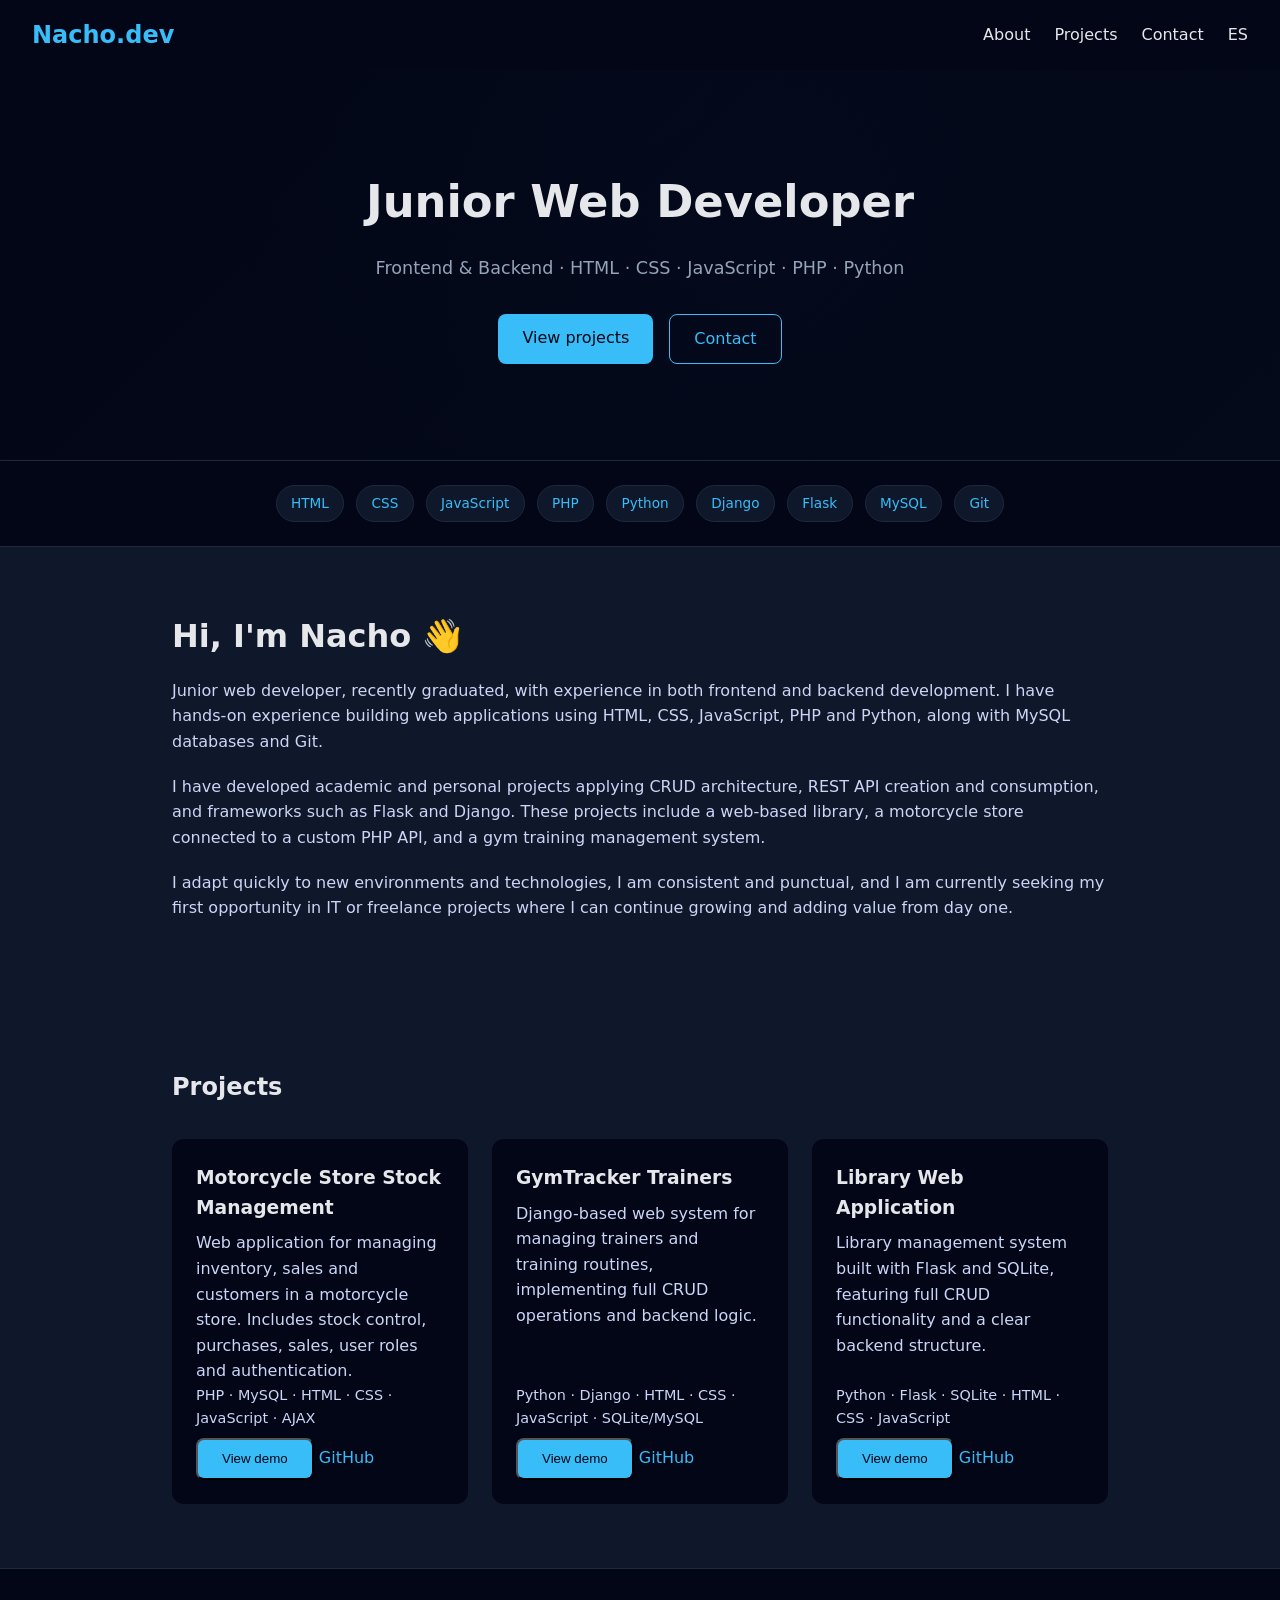
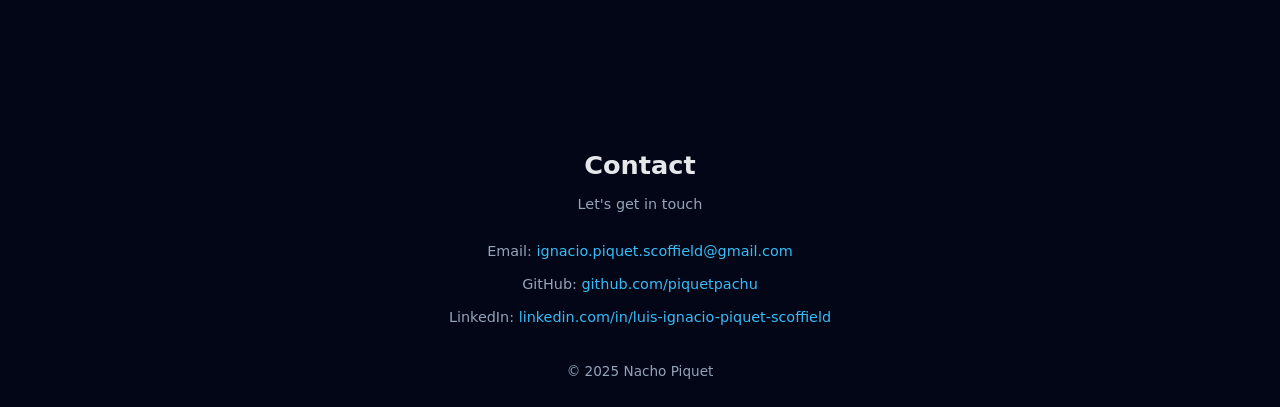
==== index-en.html @ db4e9706 "inicio" ====
<!DOCTYPE html>
<html lang="en">
<head>
  <meta charset="UTF-8">
  <meta name="viewport" content="width=device-width, initial-scale=1.0">
  <title>Portfolio | Nacho Piquet</title>
  <link rel="stylesheet" href="css/styles.css">
</head>

<body>

  <!-- HEADER -->
  <header class="header">
    <nav class="nav">
      <h1 class="logo">Nacho.dev</h1>
      <ul class="nav-links">
        <li><a href="#about">About</a></li>
        <li><a href="#projects">Projects</a></li>
        <li><a href="#contact">Contact</a></li>
        <li><a href="index.html">ES</a></li>
      </ul>
    </nav>
  </header>

  <!-- MAIN -->
  <main>

    <!-- HERO -->
    <section class="hero">
      <div class="hero-content">
        <h2>Junior Web Developer</h2>
        <p>Frontend & Backend · HTML · CSS · JavaScript · PHP · Python</p>

        <div class="hero-buttons">
          <a href="#projects" class="btn primary">View projects</a>
          <a href="#contact" class="btn secondary">Contact</a>
        </div>
      </div>
    </section>

    <!-- STACK -->
    <section class="stack-section">
      <ul class="stack-list">
        <li>HTML</li>
        <li>CSS</li>
        <li>JavaScript</li>
        <li>PHP</li>
        <li>Python</li>
        <li>Django</li>
        <li>Flask</li>
        <li>MySQL</li>
        <li>Git</li>
      </ul>
    </section>

    <!-- ABOUT -->
    <section id="about" class="section about">
      <h2>Hi, I'm Nacho 👋</h2>

      <p>
        Junior web developer, recently graduated, with experience in both frontend
        and backend development. I have hands-on experience building web applications
        using HTML, CSS, JavaScript, PHP and Python, along with MySQL databases and Git.
      </p>

      <p>
        I have developed academic and personal projects applying CRUD architecture,
        REST API creation and consumption, and frameworks such as Flask and Django.
        These projects include a web-based library, a motorcycle store connected to
        a custom PHP API, and a gym training management system.
      </p>

      <p>
        I adapt quickly to new environments and technologies, I am consistent and punctual,
        and I am currently seeking my first opportunity in IT or freelance projects where
        I can continue growing and adding value from day one.
      </p>
    </section>

    <!-- PROJECTS -->
    <section id="projects" class="section projects">
      <h2>Projects</h2>

      <div class="project-grid">

        <!-- PROJECT 1 -->
        <article class="project-card">
          <h3>Motorcycle Store Stock Management</h3>
          <p>
            Web application for managing inventory, sales and customers in a motorcycle store.
            Includes stock control, purchases, sales, user roles and authentication.
          </p>

          <p class="stack">
            PHP · MySQL · HTML · CSS · JavaScript · AJAX
          </p>

          <div class="links">
            <button
              class="btn primary"
              onclick="openModal(
                'Motorcycle Store Stock Management',
                'PHP · MySQL · JavaScript · AJAX',
                'videos/>Gestion-tienda-motos.mp4'
              )"
            >
              View demo
            </button>

            <a href="https://github.com/piquetpachu/Gestion-stock-tienda-motos" target="_blank">
              GitHub
            </a>
          </div>
        </article>

        <!-- PROJECT 2 -->
        <article class="project-card">
          <h3>GymTracker Trainers</h3>
          <p>
            Django-based web system for managing trainers and training routines,
            implementing full CRUD operations and backend logic.
          </p>

          <p class="stack">
            Python · Django · HTML · CSS · JavaScript · SQLite/MySQL
          </p>

          <div class="links">
            <button
              class="btn primary"
              onclick="openModal(
                'GymTracker Trainers',
                'Python · Django · SQLite/MySQL',
                'videos/Gymtracker.mp4'
              )"
            >
              View demo
            </button>

            <a href="https://github.com/piquetpachu/GymTrackerEntrenadores" target="_blank">
              GitHub
            </a>
          </div>
        </article>

        <!-- PROJECT 3 -->
        <article class="project-card">
          <h3>Library Web Application</h3>
          <p>
            Library management system built with Flask and SQLite,
            featuring full CRUD functionality and a clear backend structure.
          </p>

          <p class="stack">
            Python · Flask · SQLite · HTML · CSS · JavaScript
          </p>

          <div class="links">
            <button
              class="btn primary"
              onclick="openModal(
                'Library Web Application',
                'Python · Flask · SQLite',
                'videos/libroteca.mp4'
              )"
            >
              View demo
            </button>

            <a href="https://github.com/piquetpachu/Libreria-flask-sqlite3" target="_blank">
              GitHub
            </a>
          </div>
        </article>

      </div>
    </section>



<!-- FOOTER -->
<footer class="footer">
    
    <section id="contact" class="section contact"></section>
  <div class="footer-content">
    <h2>Contact</h2>
    <p>Let's get in touch</p>

    <ul class="footer-links">
      <li>
        Email:
        <a href="mailto:ignacio.piquet.scoffield@gmail.com">
          ignacio.piquet.scoffield@gmail.com
        </a>
      </li>
      <li>
        GitHub:
        <a href="https://github.com/piquetpachu" target="_blank" rel="noopener noreferrer">
          github.com/piquetpachu
        </a>
      </li>
      <li>
        LinkedIn:
        <a href="https://www.linkedin.com/in/luis-ignacio-piquet-scoffield-210aa034a/"
           target="_blank" rel="noopener noreferrer">
          linkedin.com/in/luis-ignacio-piquet-scoffield
        </a>
      </li>
    </ul>
  </div>

  <p class="footer-copy">© 2025 Nacho Piquet</p>

</footer>

  <!-- MODAL DEMO -->
  <div id="demoModal" class="modal">
    <div class="modal-content">
      <button class="modal-close" onclick="closeModal()">×</button>

      <h3 id="modalTitle"></h3>
      <p id="modalTech" class="modal-tech"></p>

      <video id="modalVideo" controls autoplay muted></video>
    </div>
  </div>

  <!-- JS -->
  <script src="main.js"></script>

</body>
</html>
---- css/styles.css ----
/* RESET */
* {
  margin: 0;
  padding: 0;
  box-sizing: border-box;
}

/* BASE */
body {
  font-family: system-ui, sans-serif;
  background-color: #0f172a;
  color: #e5e7eb;
  line-height: 1.6;
}

/* HEADER */
.header {
  background: #020617;
  padding: 1rem 2rem;
  position: sticky;
  top: 0;
  z-index: 50; /* CLAVE */
}

.nav {
  display: flex;
  justify-content: space-between;
  align-items: center;
}

.logo {
  color: #38bdf8;
  font-size: 1.5rem;
}

.nav-links {
  list-style: none;
  display: flex;
  gap: 1.5rem;
}

.nav-links a {
  color: #e5e7eb;
  text-decoration: none;
  transition: color 0.2s ease;
}

.nav-links a:hover {
  color: #38bdf8;
}

/* HERO */
.hero {
  background: linear-gradient(135deg, #020617, #020617cc),
              radial-gradient(circle at top, #38bdf822, transparent 60%);
  padding: 6rem 2rem;
  text-align: center;
}

.hero-content {
  max-width: 800px;
  margin: auto;
}

.hero h2 {
  font-size: 2.8rem;
  margin-bottom: 1rem;
}

.hero p {
  color: #94a3b8;
  font-size: 1.1rem;
  margin-bottom: 2rem;
}

.hero-buttons {
  display: flex;
  justify-content: center;
  gap: 1rem;
}

/* BOTONES */
.btn {
  padding: 0.7rem 1.5rem;
  border-radius: 8px;
  text-decoration: none;
  font-weight: 500;
  transition: all 0.3s ease;
}

.btn.primary {
  background: #38bdf8;
  color: #020617;
}

.btn.primary:hover {
  background: #0ea5e9;
}

.btn.secondary {
  border: 1px solid #38bdf8;
  color: #38bdf8;
}

.btn.secondary:hover {
  background: #38bdf8;
  color: #020617;
}

/* STACK SECTION */
.stack-section {
  background: #020617;
  padding: 1.5rem 2rem;
  border-top: 1px solid #1e293b;
  border-bottom: 1px solid #1e293b;
}

.stack-list {
  max-width: 1000px;
  margin: auto;
  display: flex;
  flex-wrap: wrap;
  justify-content: center;
  gap: 0.75rem;
  list-style: none;
}

.stack-list li {
  padding: 0.4rem 0.9rem;
  border-radius: 999px;
  font-size: 0.85rem;
  background: #0f172a;
  color: #38bdf8;
  border: 1px solid #1e293b;
}

/* SECTIONS */
.section {
  padding: 4rem 2rem;
  max-width: 1000px;
  margin: auto;
}

.about h2 {
  font-size: 2rem;
  margin-bottom: 1rem;
}

.about p {
  margin-bottom: 1.2rem;
  color: #cbd5f5;
}

/* PROJECTS */
.projects {
  overflow: visible;
}

.projects h2 {
  margin-bottom: 2rem;
}

.project-grid {
  display: grid;
  grid-template-columns: repeat(auto-fit, minmax(260px, 1fr));
  gap: 1.5rem;
  overflow: visible;
}

/* PROJECT CARD */
.project-card {
  background: #020617;
  padding: 1.5rem;
  border-radius: 12px;
  display: flex;
  flex-direction: column;

  position: relative;
  z-index: 1;

  transition: transform 0.3s ease, box-shadow 0.3s ease;
}

.project-card h3 {
  margin-bottom: 0.5rem;
}

.project-card p {
  color: #cbd5f5;
}

.project-card:hover {
  transform: scale(1.02); /* MEJOR que translateY */
  box-shadow: 0 20px 40px rgba(0, 0, 0, 0.6);
  z-index: 10;
}

/* STACK + LINK alineados */
.stack {
  color: #94a3b8;
  font-size: 0.9rem;
  margin-top: auto;
}

.links {
  margin-top: 0.5rem;
}

.links a {
  color: #38bdf8;
  text-decoration: none;
  font-weight: 500;
}

/* CONTACT */
.contact ul {
  list-style: none;
  margin-top: 1rem;
}

/* FOOTER */
.footer {
  text-align: center;
  padding: 2rem;
  background: #020617;
  color: #94a3b8;
  border-top: 1px solid #1e293b;
  font-size: 0.9rem;
}
/* MODAL */
.modal {
  position: fixed;
  inset: 0;
  background: rgba(2, 6, 23, 0.85);
  display: none;
  align-items: center;
  justify-content: center;
  z-index: 100;
  padding: 1rem;
}

.modal.active {
  display: flex;
}

.modal-content {
  background: #020617;
  border-radius: 14px;
  max-width: 800px;
  width: 100%;
  padding: 1.5rem;
  position: relative;
  box-shadow: 0 30px 60px rgba(0, 0, 0, 0.7);
}

.modal-content h3 {
  margin-bottom: 0.3rem;
}

.modal-tech {
  color: #38bdf8;
  font-size: 0.9rem;
  margin-bottom: 1rem;
}

.modal video {
  width: 100%;
  border-radius: 10px;
  background: black;
}

.modal-close {
  position: absolute;
  top: 12px;
  right: 16px;
  background: none;
  border: none;
  color: #e5e7eb;
  font-size: 1.8rem;
  cursor: pointer;
}
/* FOOTER */
.footer {
  background: #020617;
  border-top: 1px solid #1e293b;
  padding: 3rem 2rem 1.5rem;
  text-align: center;
}

.footer-content {
  max-width: 800px;
  margin: auto;
}

.footer h2 {
  font-size: 1.6rem;
  margin-bottom: 0.5rem;
  color: #e5e7eb;
}

.footer p {
  color: #94a3b8;
}

.footer-links {
  list-style: none;
  margin-top: 1.5rem;
  display: flex;
  flex-direction: column;
  gap: 0.6rem;
}

.footer-links a {
  color: #38bdf8;
  text-decoration: none;
  font-weight: 500;
}

.footer-links a:hover {
  text-decoration: underline;
}

.footer-copy {
  margin-top: 2rem;
  font-size: 0.85rem;
  color: #64748b;
}
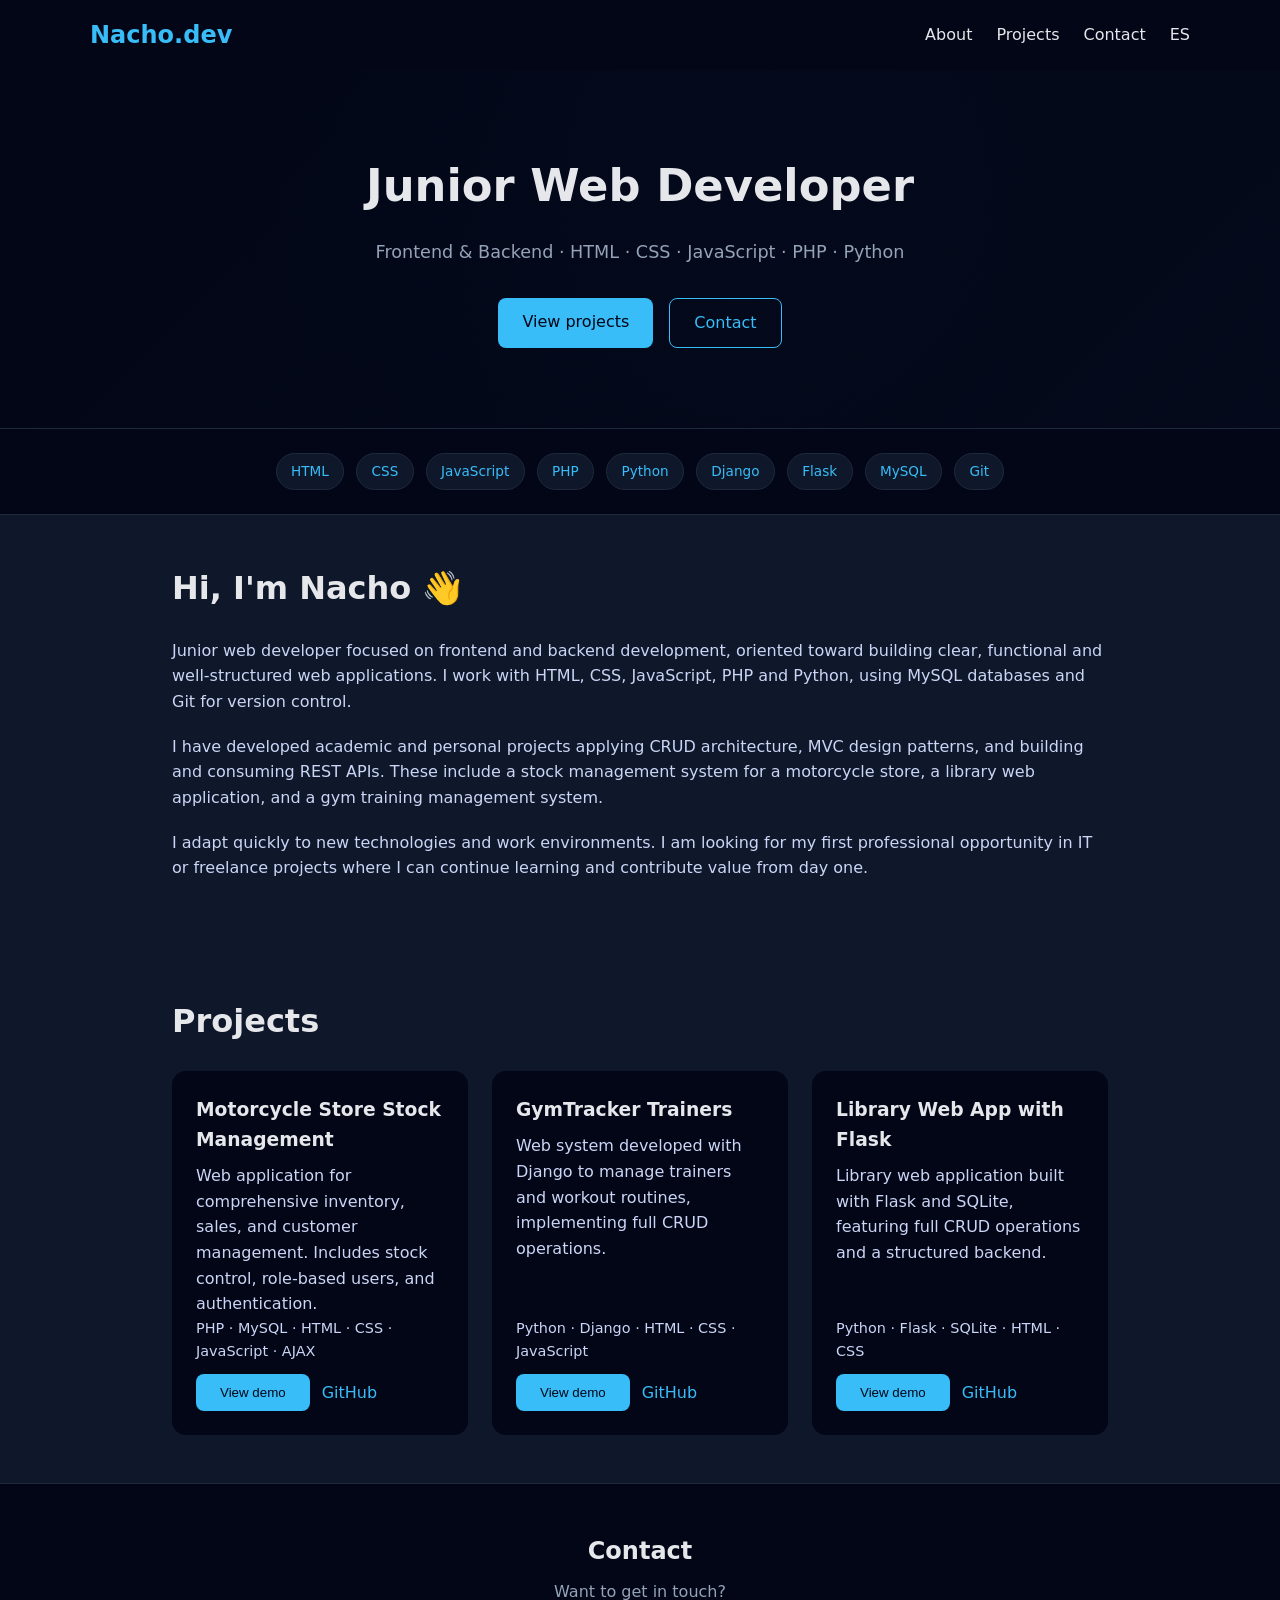
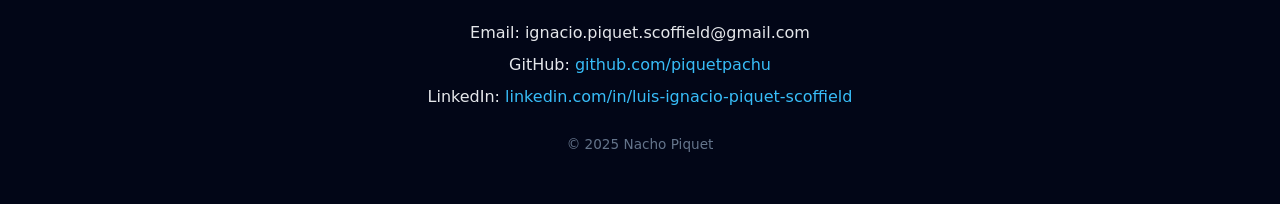
==== commit 662cd758: "Refactor styles and improve HTML structure; enhance JavaScript functionality for menu toggle and mod" ====
--- a/index-en.html
+++ b/index-en.html
@@ -9,224 +9,182 @@
 
 <body>
 
-  <!-- HEADER -->
-  <header class="header">
-    <nav class="nav">
-      <h1 class="logo">Nacho.dev</h1>
-      <ul class="nav-links">
-        <li><a href="#about">About</a></li>
-        <li><a href="#projects">Projects</a></li>
-        <li><a href="#contact">Contact</a></li>
-        <li><a href="index.html">ES</a></li>
-      </ul>
-    </nav>
-  </header>
+<!-- HEADER -->
+<header class="header">
+  <nav class="nav">
+    <h1 class="logo">Nacho.dev</h1>
 
-  <!-- MAIN -->
-  <main>
+    <button class="menu-toggle" aria-label="Toggle menu">☰</button>
 
-    <!-- HERO -->
-    <section class="hero">
-      <div class="hero-content">
-        <h2>Junior Web Developer</h2>
-        <p>Frontend & Backend · HTML · CSS · JavaScript · PHP · Python</p>
+    <ul class="nav-links">
+      <li><a href="#about">About</a></li>
+      <li><a href="#projects">Projects</a></li>
+      <li><a href="#contact">Contact</a></li>
+      <li><a href="index.html">ES</a></li>
+    </ul>
+  </nav>
+</header>
 
-        <div class="hero-buttons">
-          <a href="#projects" class="btn primary">View projects</a>
-          <a href="#contact" class="btn secondary">Contact</a>
-        </div>
+<main>
+
+<!-- HERO -->
+<section class="hero">
+  <div class="hero-content">
+    <h2>Junior Web Developer</h2>
+    <p>Frontend & Backend · HTML · CSS · JavaScript · PHP · Python</p>
+    <div class="hero-buttons">
+      <a href="#projects" class="btn primary">View projects</a>
+      <a href="#contact" class="btn secondary">Contact</a>
+    </div>
+  </div>
+</section>
+
+<!-- STACK -->
+<section class="stack-section">
+  <ul class="stack-list">
+    <li>HTML</li>
+    <li>CSS</li>
+    <li>JavaScript</li>
+    <li>PHP</li>
+    <li>Python</li>
+    <li>Django</li>
+    <li>Flask</li>
+    <li>MySQL</li>
+    <li>Git</li>
+  </ul>
+</section>
+
+<!-- ABOUT -->
+<section id="about" class="section about">
+  <h2>Hi, I'm Nacho 👋</h2>
+
+  <p>
+    Junior web developer focused on frontend and backend development, oriented toward
+    building clear, functional and well-structured web applications. I work with HTML,
+    CSS, JavaScript, PHP and Python, using MySQL databases and Git for version control.
+  </p>
+
+  <p>
+    I have developed academic and personal projects applying CRUD architecture,
+    MVC design patterns, and building and consuming REST APIs. These include a
+    stock management system for a motorcycle store, a library web application,
+    and a gym training management system.
+  </p>
+
+  <p>
+    I adapt quickly to new technologies and work environments. I am looking for my
+    first professional opportunity in IT or freelance projects where I can continue
+    learning and contribute value from day one.
+  </p>
+</section>
+
+<!-- PROJECTS -->
+<section id="projects" class="section projects">
+  <h2>Projects</h2>
+
+  <div class="project-grid">
+
+    <article class="project-card">
+      <h3>Motorcycle Store Stock Management</h3>
+      <p>
+        Web application for comprehensive inventory, sales, and customer management.
+        Includes stock control, role-based users, and authentication.
+      </p>
+      <p class="stack">PHP · MySQL · HTML · CSS · JavaScript · AJAX</p>
+      <div class="links">
+        <button class="btn primary"
+          onclick="openModal(
+            'Motorcycle Store Stock Management',
+            'PHP · MySQL · JavaScript · AJAX',
+            'videos/gestion-stock.mp4'
+          )">
+          View demo
+        </button>
+        <a href="https://github.com/piquetpachu/Gestion-stock-tienda-motos" target="_blank">
+          GitHub
+        </a>
       </div>
-    </section>
+    </article>
 
-    <!-- STACK -->
-    <section class="stack-section">
-      <ul class="stack-list">
-        <li>HTML</li>
-        <li>CSS</li>
-        <li>JavaScript</li>
-        <li>PHP</li>
-        <li>Python</li>
-        <li>Django</li>
-        <li>Flask</li>
-        <li>MySQL</li>
-        <li>Git</li>
-      </ul>
-    </section>
+    <article class="project-card">
+      <h3>GymTracker Trainers</h3>
+      <p>
+        Web system developed with Django to manage trainers and workout routines,
+        implementing full CRUD operations.
+      </p>
+      <p class="stack">Python · Django · HTML · CSS · JavaScript</p>
+      <div class="links">
+        <button class="btn primary"
+          onclick="openModal(
+            'GymTracker Trainers',
+            'Python · Django',
+            'videos/gymtracker.mp4'
+          )">
+          View demo
+        </button>
+        <a href="https://github.com/piquetpachu/GymTrackerEntrenadores" target="_blank">
+          GitHub
+        </a>
+      </div>
+    </article>
 
-    <!-- ABOUT -->
-    <section id="about" class="section about">
-      <h2>Hi, I'm Nacho 👋</h2>
+    <article class="project-card">
+      <h3>Library Web App with Flask</h3>
+      <p>
+        Library web application built with Flask and SQLite,
+        featuring full CRUD operations and a structured backend.
+      </p>
+      <p class="stack">Python · Flask · SQLite · HTML · CSS</p>
+      <div class="links">
+        <button class="btn primary"
+          onclick="openModal(
+            'Library Web App with Flask',
+            'Python · Flask · SQLite',
+            'videos/libreria.mp4'
+          )">
+          View demo
+        </button>
+        <a href="https://github.com/piquetpachu/Libreria-flask-sqlite3" target="_blank">
+          GitHub
+        </a>
+      </div>
+    </article>
 
-      <p>
-        Junior web developer, recently graduated, with experience in both frontend
-        and backend development. I have hands-on experience building web applications
-        using HTML, CSS, JavaScript, PHP and Python, along with MySQL databases and Git.
-      </p>
+  </div>
+</section>
 
-      <p>
-        I have developed academic and personal projects applying CRUD architecture,
-        REST API creation and consumption, and frameworks such as Flask and Django.
-        These projects include a web-based library, a motorcycle store connected to
-        a custom PHP API, and a gym training management system.
-      </p>
+</main>
 
-      <p>
-        I adapt quickly to new environments and technologies, I am consistent and punctual,
-        and I am currently seeking my first opportunity in IT or freelance projects where
-        I can continue growing and adding value from day one.
-      </p>
-    </section>
-
-    <!-- PROJECTS -->
-    <section id="projects" class="section projects">
-      <h2>Projects</h2>
-
-      <div class="project-grid">
-
-        <!-- PROJECT 1 -->
-        <article class="project-card">
-          <h3>Motorcycle Store Stock Management</h3>
-          <p>
-            Web application for managing inventory, sales and customers in a motorcycle store.
-            Includes stock control, purchases, sales, user roles and authentication.
-          </p>
-
-          <p class="stack">
-            PHP · MySQL · HTML · CSS · JavaScript · AJAX
-          </p>
-
-          <div class="links">
-            <button
-              class="btn primary"
-              onclick="openModal(
-                'Motorcycle Store Stock Management',
-                'PHP · MySQL · JavaScript · AJAX',
-                'videos/>Gestion-tienda-motos.mp4'
-              )"
-            >
-              View demo
-            </button>
-
-            <a href="https://github.com/piquetpachu/Gestion-stock-tienda-motos" target="_blank">
-              GitHub
-            </a>
-          </div>
-        </article>
-
-        <!-- PROJECT 2 -->
-        <article class="project-card">
-          <h3>GymTracker Trainers</h3>
-          <p>
-            Django-based web system for managing trainers and training routines,
-            implementing full CRUD operations and backend logic.
-          </p>
-
-          <p class="stack">
-            Python · Django · HTML · CSS · JavaScript · SQLite/MySQL
-          </p>
-
-          <div class="links">
-            <button
-              class="btn primary"
-              onclick="openModal(
-                'GymTracker Trainers',
-                'Python · Django · SQLite/MySQL',
-                'videos/Gymtracker.mp4'
-              )"
-            >
-              View demo
-            </button>
-
-            <a href="https://github.com/piquetpachu/GymTrackerEntrenadores" target="_blank">
-              GitHub
-            </a>
-          </div>
-        </article>
-
-        <!-- PROJECT 3 -->
-        <article class="project-card">
-          <h3>Library Web Application</h3>
-          <p>
-            Library management system built with Flask and SQLite,
-            featuring full CRUD functionality and a clear backend structure.
-          </p>
-
-          <p class="stack">
-            Python · Flask · SQLite · HTML · CSS · JavaScript
-          </p>
-
-          <div class="links">
-            <button
-              class="btn primary"
-              onclick="openModal(
-                'Library Web Application',
-                'Python · Flask · SQLite',
-                'videos/libroteca.mp4'
-              )"
-            >
-              View demo
-            </button>
-
-            <a href="https://github.com/piquetpachu/Libreria-flask-sqlite3" target="_blank">
-              GitHub
-            </a>
-          </div>
-        </article>
-
-      </div>
-    </section>
-
-
-
-<!-- FOOTER -->
-<footer class="footer">
-    
-    <section id="contact" class="section contact"></section>
-  <div class="footer-content">
-    <h2>Contact</h2>
-    <p>Let's get in touch</p>
-
-    <ul class="footer-links">
-      <li>
-        Email:
-        <a href="mailto:ignacio.piquet.scoffield@gmail.com">
-          ignacio.piquet.scoffield@gmail.com
-        </a>
-      </li>
-      <li>
-        GitHub:
-        <a href="https://github.com/piquetpachu" target="_blank" rel="noopener noreferrer">
-          github.com/piquetpachu
-        </a>
-      </li>
-      <li>
-        LinkedIn:
-        <a href="https://www.linkedin.com/in/luis-ignacio-piquet-scoffield-210aa034a/"
-           target="_blank" rel="noopener noreferrer">
-          linkedin.com/in/luis-ignacio-piquet-scoffield
-        </a>
-      </li>
-    </ul>
-  </div>
-
-  <p class="footer-copy">© 2025 Nacho Piquet</p>
-
+<!-- FOOTER / CONTACT -->
+<footer class="footer" id="contact">
+  <h2>Contact</h2>
+  <p>Want to get in touch?</p>
+  <ul>
+    <li>Email: ignacio.piquet.scoffield@gmail.com</li>
+    <li>GitHub:
+      <a href="https://github.com/piquetpachu" target="_blank">
+        github.com/piquetpachu
+      </a>
+    </li>
+    <li>LinkedIn:
+      <a href="https://www.linkedin.com/in/luis-ignacio-piquet-scoffield-210aa034a/" target="_blank">
+        linkedin.com/in/luis-ignacio-piquet-scoffield
+      </a>
+    </li>
+  </ul>
+  <p class="copyright">© 2025 Nacho Piquet</p>
 </footer>
 
-  <!-- MODAL DEMO -->
-  <div id="demoModal" class="modal">
-    <div class="modal-content">
-      <button class="modal-close" onclick="closeModal()">×</button>
+<!-- MODAL -->
+<div id="demoModal" class="modal">
+  <div class="modal-content">
+    <button class="modal-close" onclick="closeModal()">×</button>
+    <h3 id="modalTitle"></h3>
+    <p id="modalTech" class="modal-tech"></p>
+    <video id="modalVideo" controls></video>
+  </div>
+</div>
 
-      <h3 id="modalTitle"></h3>
-      <p id="modalTech" class="modal-tech"></p>
-
-      <video id="modalVideo" controls autoplay muted></video>
-    </div>
-  </div>
-
-  <!-- JS -->
-  <script src="main.js"></script>
-
+<script src="main.js"></script>
 </body>
 </html>
--- a/css/styles.css
+++ b/css/styles.css
@@ -1,28 +1,36 @@
-/* RESET */
+/* =======================
+   RESET
+======================= */
 * {
   margin: 0;
   padding: 0;
   box-sizing: border-box;
 }
 
-/* BASE */
+/* =======================
+   BASE
+======================= */
 body {
-  font-family: system-ui, sans-serif;
+  font-family: system-ui, -apple-system, BlinkMacSystemFont, sans-serif;
   background-color: #0f172a;
   color: #e5e7eb;
   line-height: 1.6;
 }
 
-/* HEADER */
+/* =======================
+   HEADER / NAV
+======================= */
 .header {
   background: #020617;
   padding: 1rem 2rem;
   position: sticky;
   top: 0;
-  z-index: 50; /* CLAVE */
+  z-index: 50;
 }
 
 .nav {
+  max-width: 1100px;
+  margin: auto;
   display: flex;
   justify-content: space-between;
   align-items: center;
@@ -31,6 +39,7 @@
 .logo {
   color: #38bdf8;
   font-size: 1.5rem;
+  font-weight: 600;
 }
 
 .nav-links {
@@ -42,6 +51,7 @@
 .nav-links a {
   color: #e5e7eb;
   text-decoration: none;
+  font-weight: 500;
   transition: color 0.2s ease;
 }
 
@@ -49,11 +59,23 @@
   color: #38bdf8;
 }
 
-/* HERO */
+/* Mobile toggle */
+.menu-toggle {
+  display: none;
+  background: none;
+  border: none;
+  color: #e5e7eb;
+  font-size: 1.8rem;
+  cursor: pointer;
+}
+
+/* =======================
+   HERO
+======================= */
 .hero {
   background: linear-gradient(135deg, #020617, #020617cc),
               radial-gradient(circle at top, #38bdf822, transparent 60%);
-  padding: 6rem 2rem;
+  padding: 5rem 2rem;
   text-align: center;
 }
 
@@ -79,13 +101,17 @@
   gap: 1rem;
 }
 
-/* BOTONES */
+/* =======================
+   BUTTONS
+======================= */
 .btn {
   padding: 0.7rem 1.5rem;
   border-radius: 8px;
   text-decoration: none;
   font-weight: 500;
-  transition: all 0.3s ease;
+  border: none;
+  cursor: pointer;
+  transition: all 0.25s ease;
 }
 
 .btn.primary {
@@ -100,6 +126,7 @@
 .btn.secondary {
   border: 1px solid #38bdf8;
   color: #38bdf8;
+  background: transparent;
 }
 
 .btn.secondary:hover {
@@ -107,7 +134,9 @@
   color: #020617;
 }
 
-/* STACK SECTION */
+/* =======================
+   STACK SECTION
+======================= */
 .stack-section {
   background: #020617;
   padding: 1.5rem 2rem;
@@ -134,16 +163,19 @@
   border: 1px solid #1e293b;
 }
 
-/* SECTIONS */
+/* =======================
+   SECTIONS
+======================= */
 .section {
-  padding: 4rem 2rem;
+  padding: 3rem 2rem;
   max-width: 1000px;
   margin: auto;
 }
 
-.about h2 {
+.about h2,
+.projects h2 {
   font-size: 2rem;
-  margin-bottom: 1rem;
+  margin-bottom: 1.5rem;
 }
 
 .about p {
@@ -151,13 +183,11 @@
   color: #cbd5f5;
 }
 
-/* PROJECTS */
+/* =======================
+   PROJECTS
+======================= */
 .projects {
   overflow: visible;
-}
-
-.projects h2 {
-  margin-bottom: 2rem;
 }
 
 .project-grid {
@@ -167,11 +197,11 @@
   overflow: visible;
 }
 
-/* PROJECT CARD */
+/* Project card */
 .project-card {
   background: #020617;
   padding: 1.5rem;
-  border-radius: 12px;
+  border-radius: 14px;
   display: flex;
   flex-direction: column;
 
@@ -190,20 +220,23 @@
 }
 
 .project-card:hover {
-  transform: scale(1.02); /* MEJOR que translateY */
+  transform: scale(1.02);
   box-shadow: 0 20px 40px rgba(0, 0, 0, 0.6);
   z-index: 10;
 }
 
-/* STACK + LINK alineados */
+/* Stack + links aligned */
 .stack {
+  margin-top: auto;
+  font-size: 0.9rem;
   color: #94a3b8;
-  font-size: 0.9rem;
-  margin-top: auto;
 }
 
 .links {
-  margin-top: 0.5rem;
+  margin-top: 0.7rem;
+  display: flex;
+  gap: 0.75rem;
+  align-items: center;
 }
 
 .links a {
@@ -212,22 +245,47 @@
   font-weight: 500;
 }
 
-/* CONTACT */
-.contact ul {
+/* =======================
+   FOOTER / CONTACT
+======================= */
+.footer {
+  background: #020617;
+  border-top: 1px solid #1e293b;
+  padding: 3rem 2rem 2rem;
+  text-align: center;
+}
+
+.footer h2 {
+  margin-bottom: 0.5rem;
+}
+
+.footer p {
+  color: #94a3b8;
+  margin-bottom: 1rem;
+}
+
+.footer ul {
   list-style: none;
-  margin-top: 1rem;
-}
-
-/* FOOTER */
-.footer {
-  text-align: center;
-  padding: 2rem;
-  background: #020617;
-  color: #94a3b8;
-  border-top: 1px solid #1e293b;
-  font-size: 0.9rem;
-}
-/* MODAL */
+  margin-bottom: 1.5rem;
+}
+
+.footer li {
+  margin-bottom: 0.4rem;
+}
+
+.footer a {
+  color: #38bdf8;
+  text-decoration: none;
+}
+
+.footer .copyright {
+  font-size: 0.85rem;
+  color: #64748b;
+}
+
+/* =======================
+   MODAL
+======================= */
 .modal {
   position: fixed;
   inset: 0;
@@ -279,49 +337,41 @@
   font-size: 1.8rem;
   cursor: pointer;
 }
-/* FOOTER */
-.footer {
-  background: #020617;
-  border-top: 1px solid #1e293b;
-  padding: 3rem 2rem 1.5rem;
-  text-align: center;
-}
-
-.footer-content {
-  max-width: 800px;
-  margin: auto;
-}
-
-.footer h2 {
-  font-size: 1.6rem;
-  margin-bottom: 0.5rem;
-  color: #e5e7eb;
-}
-
-.footer p {
-  color: #94a3b8;
-}
-
-.footer-links {
-  list-style: none;
-  margin-top: 1.5rem;
-  display: flex;
-  flex-direction: column;
-  gap: 0.6rem;
-}
-
-.footer-links a {
-  color: #38bdf8;
-  text-decoration: none;
-  font-weight: 500;
-}
-
-.footer-links a:hover {
-  text-decoration: underline;
-}
-
-.footer-copy {
-  margin-top: 2rem;
-  font-size: 0.85rem;
-  color: #64748b;
-}
+
+/* =======================
+   RESPONSIVE
+======================= */
+@media (max-width: 768px) {
+  .menu-toggle {
+    display: block;
+  }
+
+  .nav-links {
+    position: absolute;
+    top: 64px;
+    right: 0;
+    background: #020617;
+    width: 100%;
+    flex-direction: column;
+    text-align: center;
+    padding: 1rem 0;
+    display: none;
+    border-top: 1px solid #1e293b;
+  }
+
+  .nav-links.active {
+    display: flex;
+  }
+
+  .nav-links li {
+    padding: 0.8rem 0;
+  }
+
+  .hero {
+    padding: 4rem 1.5rem;
+  }
+
+  .section {
+    padding: 2.5rem 1.5rem;
+  }
+}
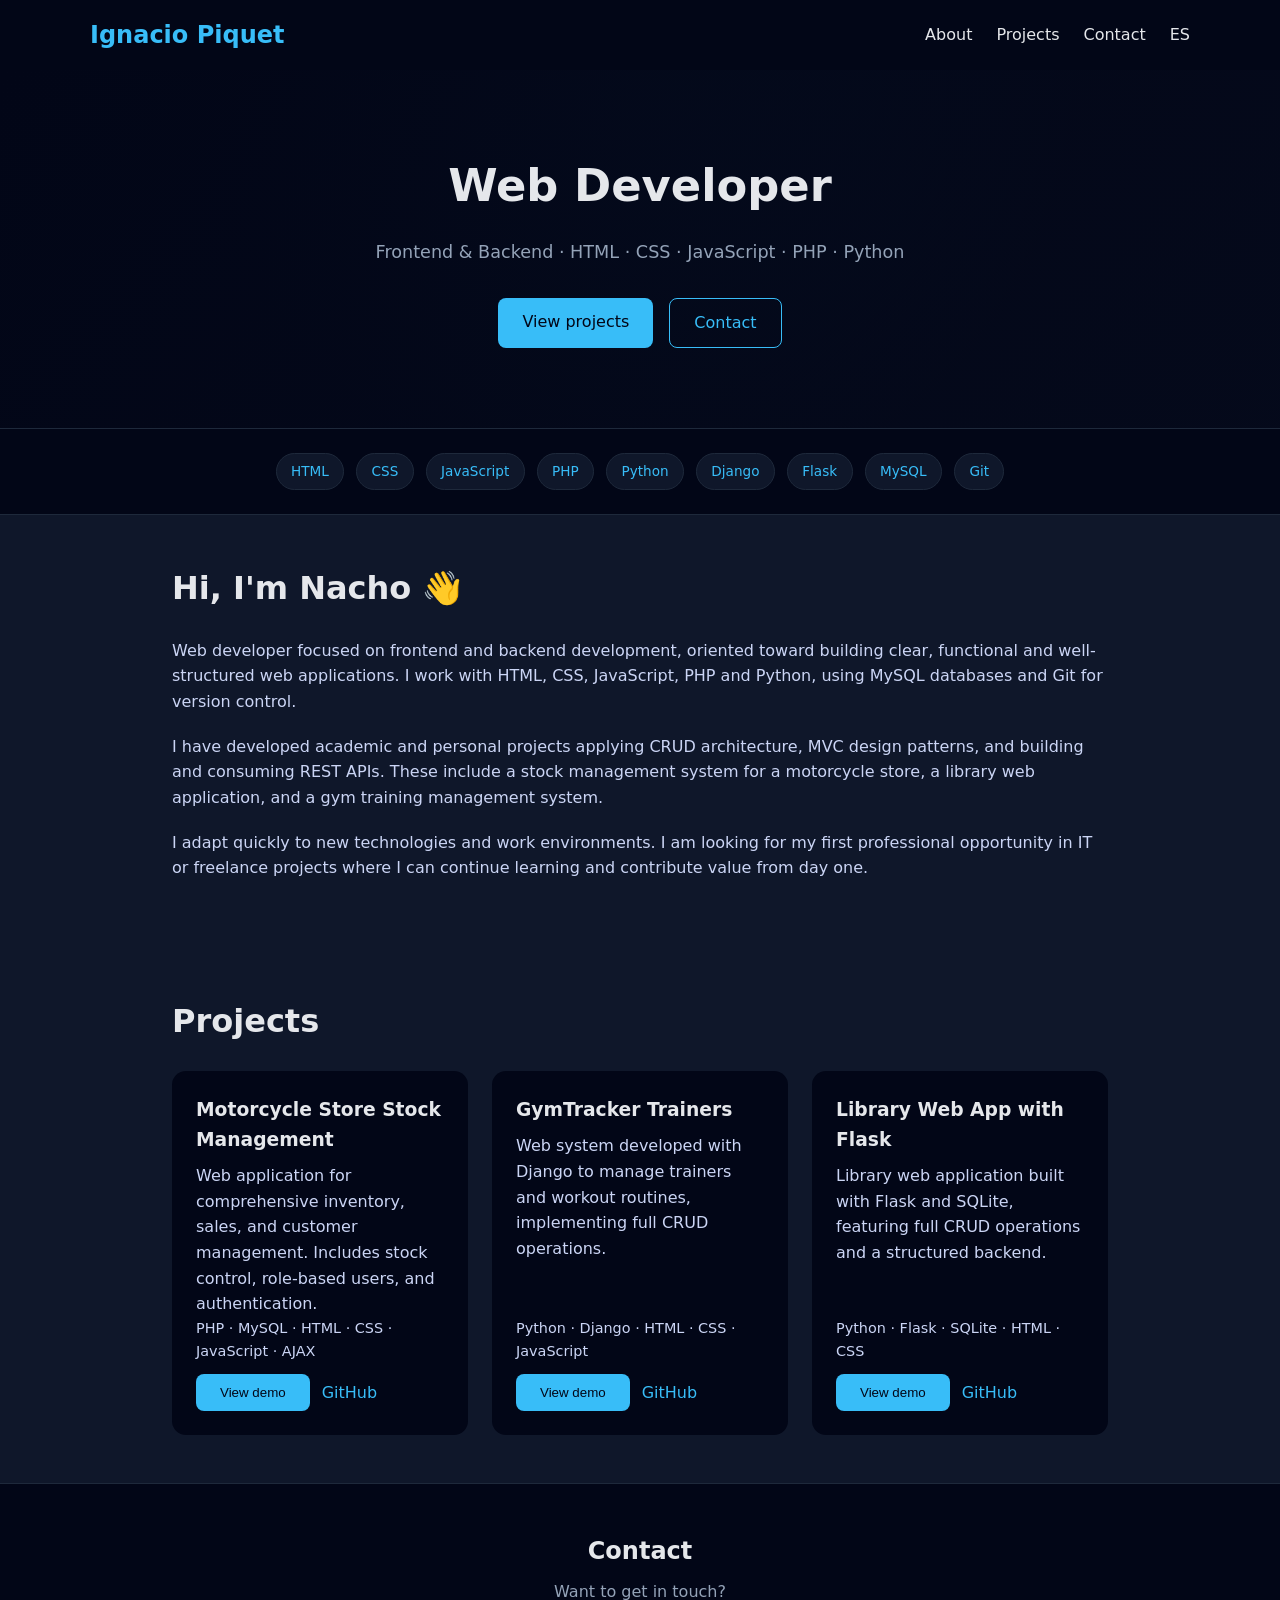
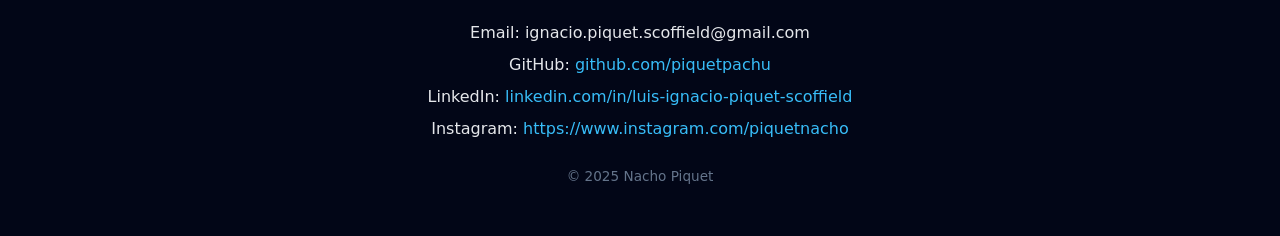
==== commit efc5af49: "Update logo name and adjust developer title; add Instagram link to footer" ====
--- a/index-en.html
+++ b/index-en.html
@@ -12,7 +12,7 @@
 <!-- HEADER -->
 <header class="header">
   <nav class="nav">
-    <h1 class="logo">Nacho.dev</h1>
+    <h1 class="logo">Ignacio Piquet</h1>
 
     <button class="menu-toggle" aria-label="Toggle menu">☰</button>
 
@@ -30,7 +30,7 @@
 <!-- HERO -->
 <section class="hero">
   <div class="hero-content">
-    <h2>Junior Web Developer</h2>
+    <h2>Web Developer</h2>
     <p>Frontend & Backend · HTML · CSS · JavaScript · PHP · Python</p>
     <div class="hero-buttons">
       <a href="#projects" class="btn primary">View projects</a>
@@ -59,7 +59,7 @@
   <h2>Hi, I'm Nacho 👋</h2>
 
   <p>
-    Junior web developer focused on frontend and backend development, oriented toward
+    Web developer focused on frontend and backend development, oriented toward
     building clear, functional and well-structured web applications. I work with HTML,
     CSS, JavaScript, PHP and Python, using MySQL databases and Git for version control.
   </p>
@@ -171,6 +171,12 @@
         linkedin.com/in/luis-ignacio-piquet-scoffield
       </a>
     </li>
+    </li>
+    <li>Instagram:
+      <a href="https://www.instagram.com/piquetnacho?igsh=MWhpMmxscm9oeGw3NQ==" target="_blank">
+        https://www.instagram.com/piquetnacho
+      </a>
+    </li>
   </ul>
   <p class="copyright">© 2025 Nacho Piquet</p>
 </footer>
--- a/css/styles.css
+++ b/css/styles.css
@@ -375,3 +375,4 @@
     padding: 2.5rem 1.5rem;
   }
 }
+
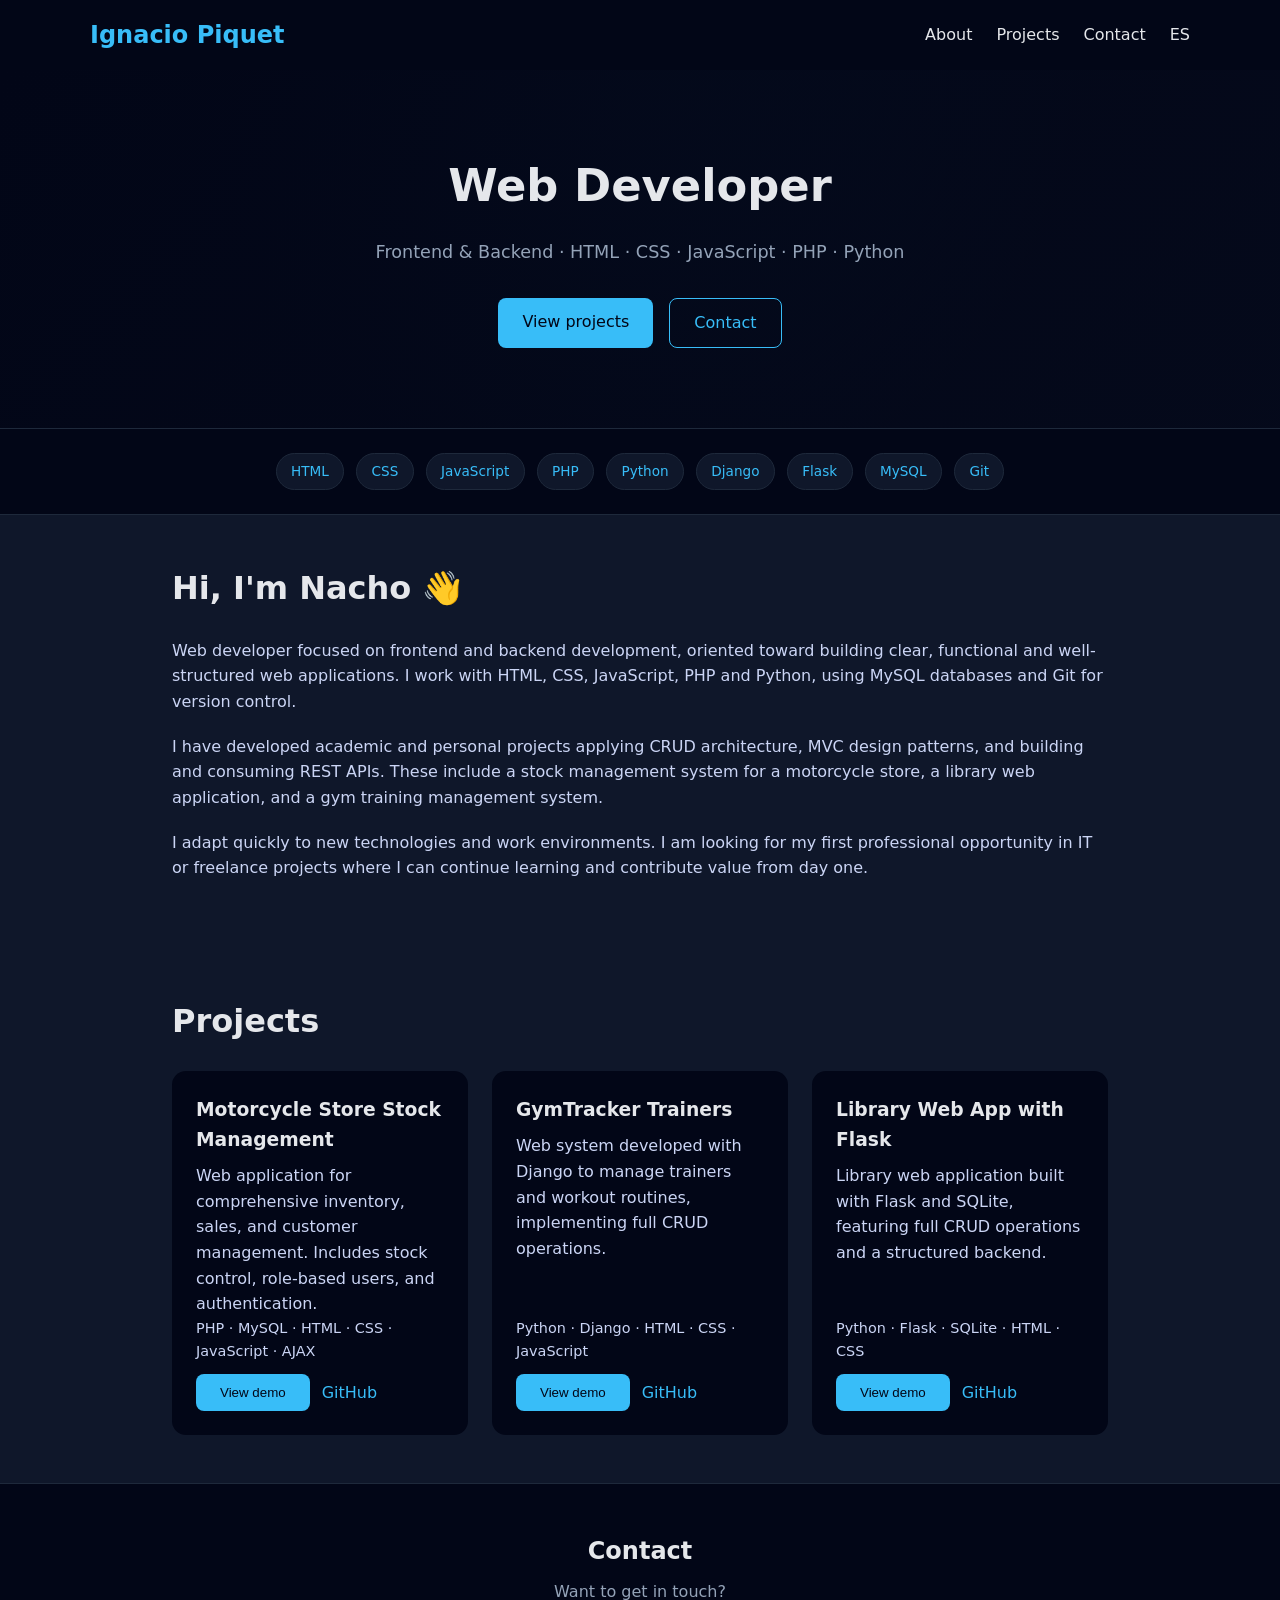
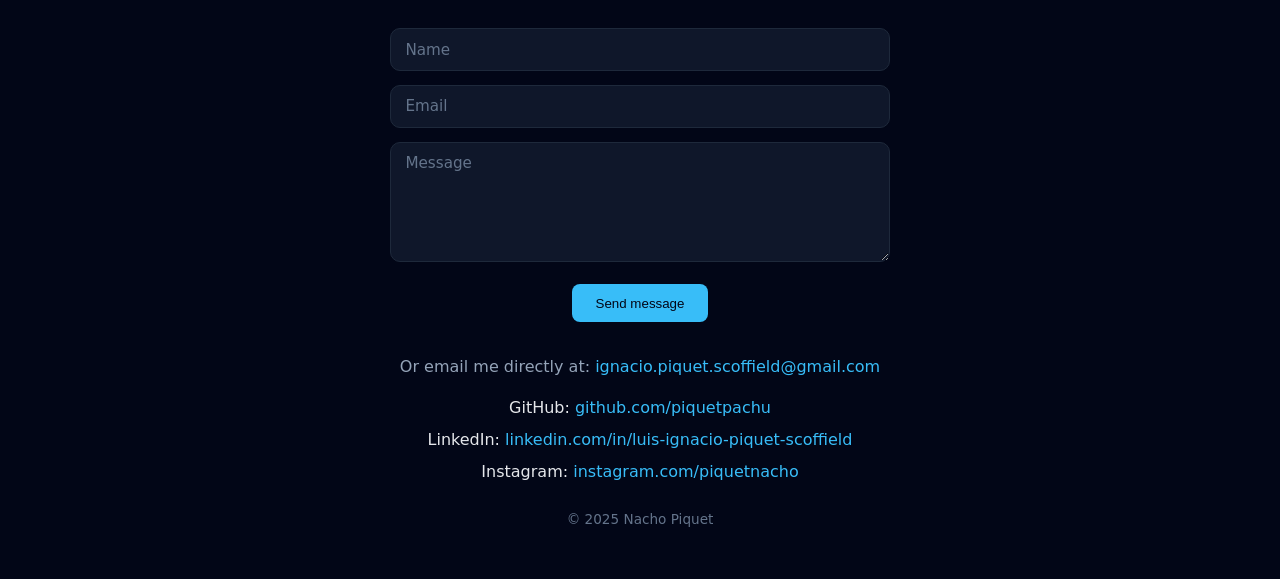
==== commit e3e76851: "Add contact form to footer; implement form submission handling" ====
--- a/index-en.html
+++ b/index-en.html
@@ -96,7 +96,7 @@
           onclick="openModal(
             'Motorcycle Store Stock Management',
             'PHP · MySQL · JavaScript · AJAX',
-            'videos/gestion-stock.mp4'
+            'videos/Gestion-tienda-motos.mp4'
           )">
           View demo
         </button>
@@ -118,7 +118,7 @@
           onclick="openModal(
             'GymTracker Trainers',
             'Python · Django',
-            'videos/gymtracker.mp4'
+            'videos/Gymtracker.mp4'
           )">
           View demo
         </button>
@@ -140,7 +140,7 @@
           onclick="openModal(
             'Library Web App with Flask',
             'Python · Flask · SQLite',
-            'videos/libreria.mp4'
+            'videos/libroteca.mp4'
           )">
           View demo
         </button>
@@ -159,8 +159,25 @@
 <footer class="footer" id="contact">
   <h2>Contact</h2>
   <p>Want to get in touch?</p>
+
+  <form action="https://formspree.io/f/xvzopanv" method="POST" class="contact-form">
+    <input type="text" name="name" placeholder="Name" required>
+    <input type="email" name="email" placeholder="Email" required>
+    <textarea name="message" placeholder="Message" required></textarea>
+
+    <input type="hidden" name="_captcha" value="false">
+
+    <button type="submit" class="btn primary">Send message</button>
+  </form>
+
+  <p>
+    Or email me directly at:
+    <a href="mailto:ignacio.piquet.scoffield@gmail.com">
+      ignacio.piquet.scoffield@gmail.com
+    </a>
+  </p>
+
   <ul>
-    <li>Email: ignacio.piquet.scoffield@gmail.com</li>
     <li>GitHub:
       <a href="https://github.com/piquetpachu" target="_blank">
         github.com/piquetpachu
@@ -171,13 +188,13 @@
         linkedin.com/in/luis-ignacio-piquet-scoffield
       </a>
     </li>
-    </li>
     <li>Instagram:
-      <a href="https://www.instagram.com/piquetnacho?igsh=MWhpMmxscm9oeGw3NQ==" target="_blank">
-        https://www.instagram.com/piquetnacho
+      <a href="https://www.instagram.com/piquetnacho" target="_blank">
+        instagram.com/piquetnacho
       </a>
     </li>
   </ul>
+
   <p class="copyright">© 2025 Nacho Piquet</p>
 </footer>
 
--- a/css/styles.css
+++ b/css/styles.css
@@ -376,3 +376,47 @@
   }
 }
 
+/* =======================
+   CONTACT FORM
+======================= */
+.contact-form {
+  max-width: 500px;
+  margin: 1.5rem auto 2rem;
+  display: flex;
+  flex-direction: column;
+  gap: 0.9rem;
+}
+
+.contact-form input,
+.contact-form textarea {
+  background: #0f172a;
+  border: 1px solid #1e293b;
+  border-radius: 10px;
+  padding: 0.7rem 0.9rem;
+  color: #e5e7eb;
+  font-size: 0.95rem;
+  font-family: inherit;
+  transition: border-color 0.2s ease, box-shadow 0.2s ease;
+}
+
+.contact-form textarea {
+  min-height: 120px;
+  resize: vertical;
+}
+
+.contact-form input::placeholder,
+.contact-form textarea::placeholder {
+  color: #64748b;
+}
+
+.contact-form input:focus,
+.contact-form textarea:focus {
+  outline: none;
+  border-color: #38bdf8;
+  box-shadow: 0 0 0 1px #38bdf8;
+}
+
+.contact-form button {
+  margin-top: 0.5rem;
+  align-self: center;
+}
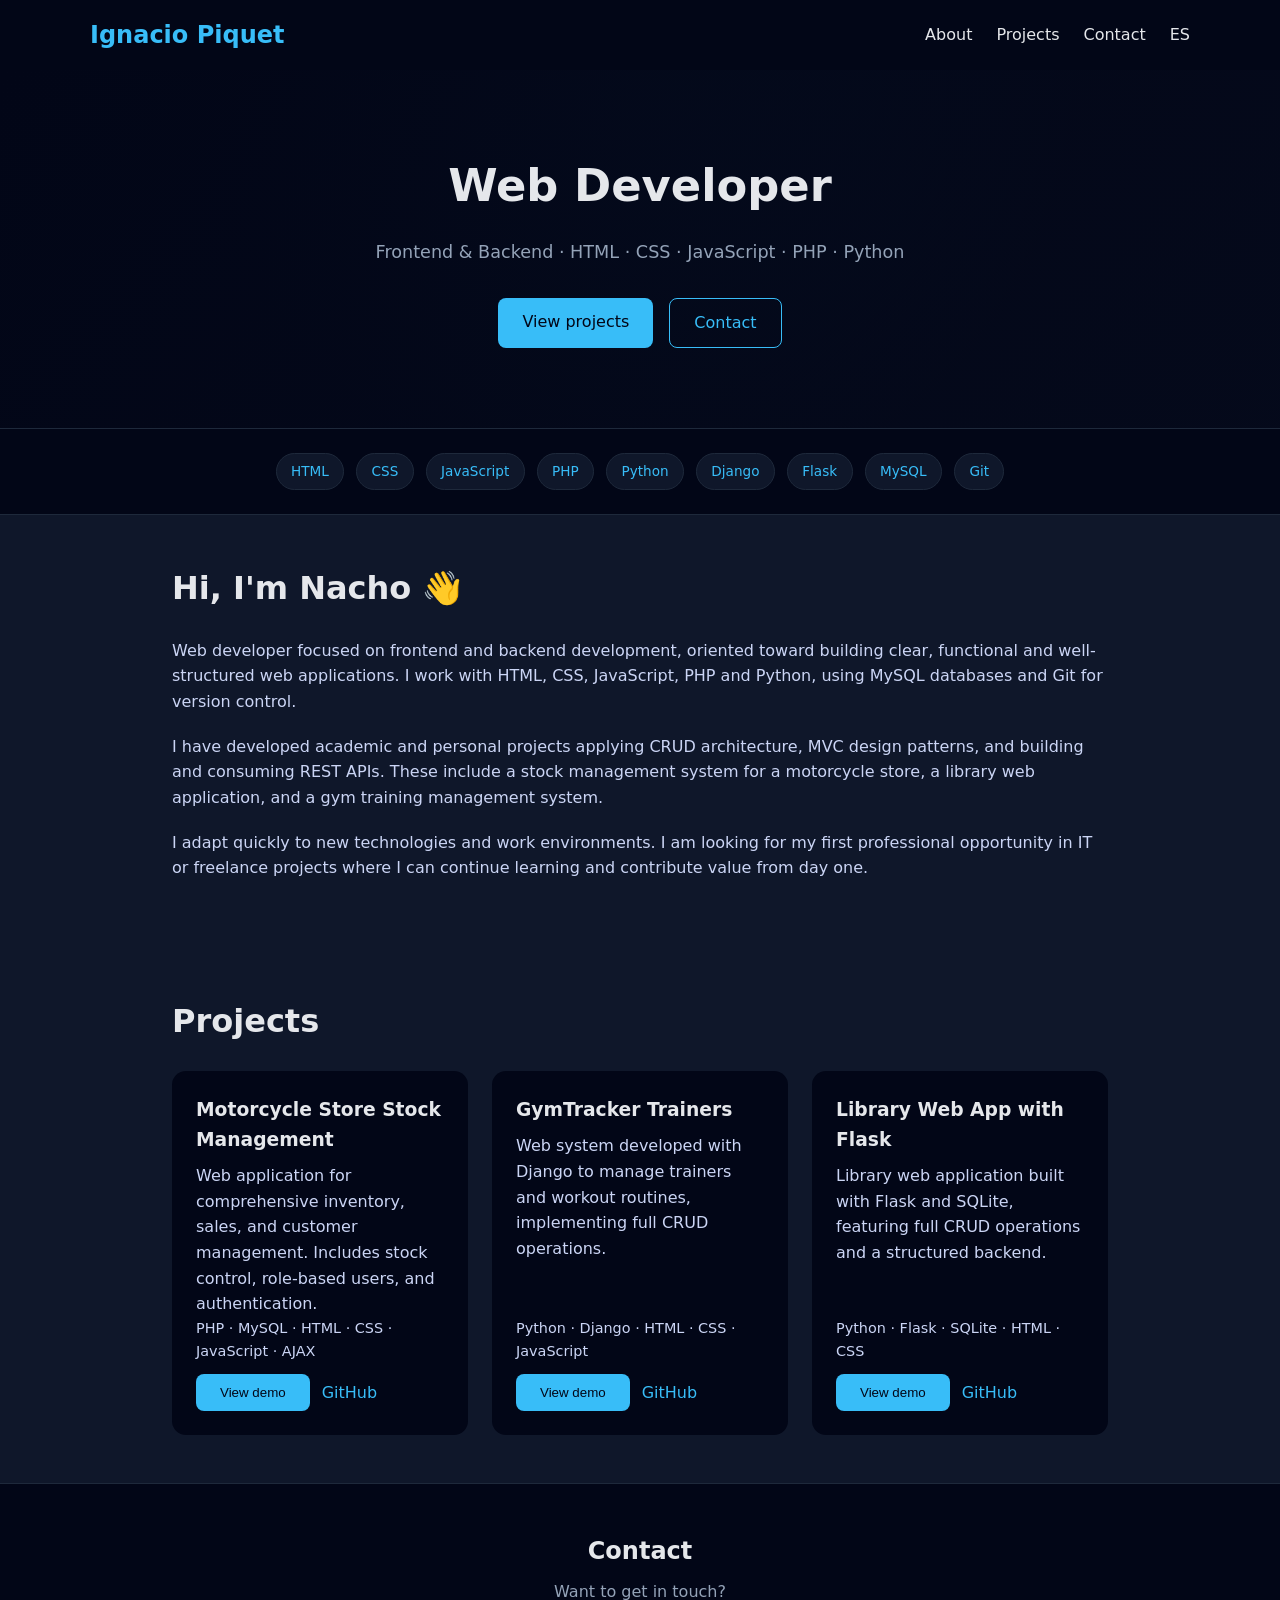
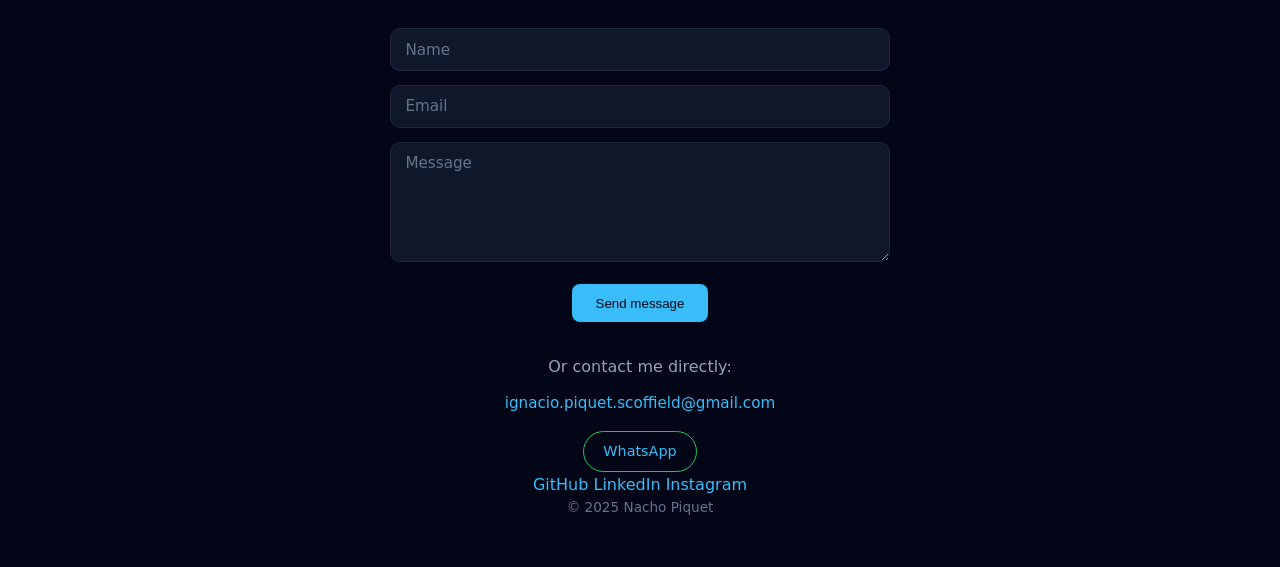
==== commit 922124c9: "Add direct contact links to footer; include email and WhatsApp options" ====
--- a/index-en.html
+++ b/index-en.html
@@ -170,30 +170,23 @@
     <button type="submit" class="btn primary">Send message</button>
   </form>
 
-  <p>
-    Or email me directly at:
-    <a href="mailto:ignacio.piquet.scoffield@gmail.com">
-      ignacio.piquet.scoffield@gmail.com
-    </a>
-  </p>
-
-  <ul>
-    <li>GitHub:
-      <a href="https://github.com/piquetpachu" target="_blank">
-        github.com/piquetpachu
-      </a>
-    </li>
-    <li>LinkedIn:
-      <a href="https://www.linkedin.com/in/luis-ignacio-piquet-scoffield-210aa034a/" target="_blank">
-        linkedin.com/in/luis-ignacio-piquet-scoffield
-      </a>
-    </li>
-    <li>Instagram:
-      <a href="https://www.instagram.com/piquetnacho" target="_blank">
-        instagram.com/piquetnacho
-      </a>
-    </li>
-  </ul>
+<div class="contact-direct">
+  <p>Or contact me directly:</p>
+
+  <a class="contact-email" href="mailto:ignacio.piquet.scoffield@gmail.com">
+    ignacio.piquet.scoffield@gmail.com
+  </a>
+
+  <a class="contact-whatsapp" href="https://wa.me/5493772401235" target="_blank">
+    WhatsApp
+  </a>
+</div>
+
+<div class="footer-links">
+  <a href="https://github.com/piquetpachu" target="_blank">GitHub</a>
+  <a href="https://www.linkedin.com/in/luis-ignacio-piquet-scoffield-210aa034a/" target="_blank">LinkedIn</a>
+  <a href="https://www.instagram.com/piquetnacho" target="_blank">Instagram</a>
+</div>
 
   <p class="copyright">© 2025 Nacho Piquet</p>
 </footer>
--- a/css/styles.css
+++ b/css/styles.css
@@ -420,3 +420,47 @@
   margin-top: 0.5rem;
   align-self: center;
 }
+/* =======================
+   DIRECT CONTACT LINKS
+======================= */
+.contact-direct {
+  margin-top: 1.5rem;
+  display: flex;
+  flex-direction: column;
+  align-items: center;
+  gap: 0.4rem;
+}
+
+.contact-direct p {
+  color: #94a3b8;
+  margin-bottom: 0.3rem;
+}
+
+.contact-email {
+  color: #38bdf8;
+  text-decoration: none;
+  font-weight: 500;
+  font-size: 0.95rem;
+}
+
+.contact-email:hover {
+  text-decoration: underline;
+}
+
+.contact-whatsapp {
+  margin-top: 0.6rem;
+  padding: 0.5rem 1.2rem;
+  border-radius: 999px;
+  border: 1px solid #22c55e;
+  color: #22c55e;
+  text-decoration: none;
+  font-weight: 500;
+  font-size: 0.9rem;
+  transition: all 0.25s ease;
+}
+
+.contact-whatsapp:hover {
+  background: #22c55e;
+  color: #020617;
+}
+  
